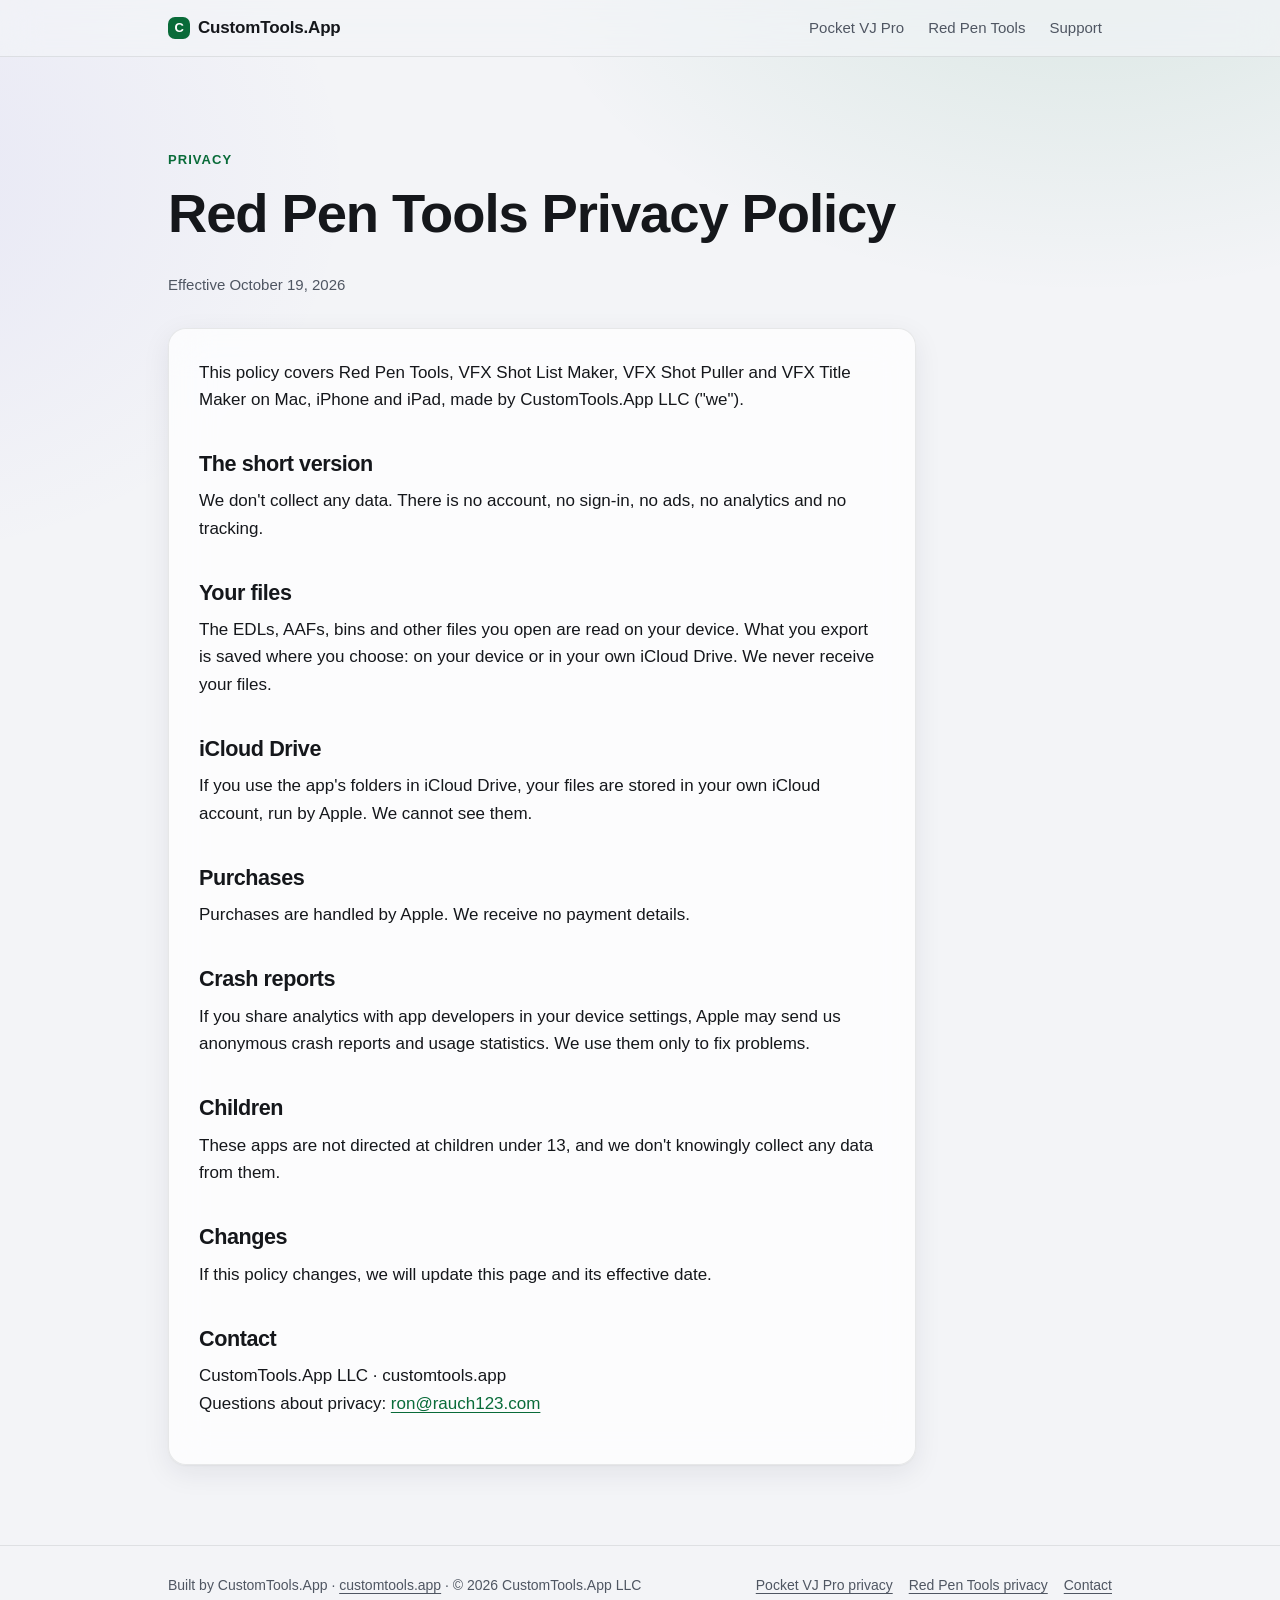
==== privacy/index.html @ 12ca4be8 "Own site at redpentools.customtools.app (content moved from apps.customtools.app/red-pen-tools) Co-A" ====
<!doctype html>
<html lang="en">
<head>
<meta charset="utf-8">
<meta name="viewport" content="width=device-width, initial-scale=1, viewport-fit=cover">
<title>Red Pen Tools Privacy Policy</title>
<meta name="description" content="Red Pen Tools collects no data. Your files stay on your device or in your own iCloud Drive.">
<link rel="canonical" href="https://redpentools.customtools.app/privacy/">
<meta name="theme-color" content="#f3f4f7" media="(prefers-color-scheme: light)">
<meta name="theme-color" content="#0b0c10" media="(prefers-color-scheme: dark)">
<meta property="og:title" content="Red Pen Tools Privacy Policy">
<meta property="og:description" content="Red Pen Tools collects no data. Your files stay on your device or in your own iCloud Drive.">
<meta property="og:url" content="https://redpentools.customtools.app/privacy/">
<meta property="og:type" content="website">
<link rel="icon" href="../assets/favicon.svg" type="image/svg+xml">
<link rel="stylesheet" href="../assets/site.css">
</head>
<body>
<header class="site-header">
  <div class="wrap">
    <a class="brand" href="https://apps.customtools.app/"><span class="brand-mark" aria-hidden="true">C</span>CustomTools.App</a>
    <nav class="site-nav" aria-label="Main">
      <a href="https://pocketvjpro.customtools.app/">Pocket VJ Pro</a>
      <a href="https://redpentools.customtools.app/">Red Pen Tools</a>
      <a href="https://apps.customtools.app/live-animation-studio/">Support</a>
    </nav>
  </div>
</header>
<main>

<section class="hero" style="padding-bottom:16px">
  <div class="wrap">
    <span class="eyebrow">Privacy</span>
    <h1>Red Pen Tools Privacy Policy</h1>
    <p class="meta">Effective October 19, 2026</p>
  </div>
</section>
<section style="padding-top:0">
  <div class="wrap">
    <div class="panel prose">
<p>This policy covers Red Pen Tools, VFX Shot List Maker, VFX Shot Puller and VFX Title Maker on Mac, iPhone and iPad, made by CustomTools.App LLC ("we").</p>
<h2>The short version</h2>
<p>We don't collect any data. There is no account, no sign-in, no ads, no analytics and no tracking.</p>
<h2>Your files</h2>
<p>The EDLs, AAFs, bins and other files you open are read on your device. What you export is saved where you choose: on your device or in your own iCloud Drive. We never receive your files.</p>
<h2>iCloud Drive</h2>
<p>If you use the app's folders in iCloud Drive, your files are stored in your own iCloud account, run by Apple. We cannot see them.</p>
<h2>Purchases</h2>
<p>Purchases are handled by Apple. We receive no payment details.</p>
<h2>Crash reports</h2>
<p>If you share analytics with app developers in your device settings, Apple may send us anonymous crash reports and usage statistics. We use them only to fix problems.</p>
<h2>Children</h2>
<p>These apps are not directed at children under 13, and we don't knowingly collect any data from them.</p>
<h2>Changes</h2>
<p>If this policy changes, we will update this page and its effective date.</p>
<h2>Contact</h2>
<p>CustomTools.App LLC · customtools.app<br>
Questions about privacy: <a href="mailto:ron@rauch123.com">ron@rauch123.com</a></p>
    </div>
  </div>
</section>

</main>
<footer class="site-footer">
  <div class="wrap">
    <p style="margin:0">Built by CustomTools.App · <a href="https://customtools.app/">customtools.app</a> · © 2026 CustomTools.App LLC</p>
    <nav class="footer-links" aria-label="Footer">
      <a href="https://pocketvjpro.customtools.app/privacy/">Pocket VJ Pro privacy</a>
      <a href="https://redpentools.customtools.app/privacy/">Red Pen Tools privacy</a>
      <a href="mailto:ron@rauch123.com">Contact</a>
    </nav>
  </div>
</footer>
</body>
</html>
---- assets/site.css ----
/* CustomTools.App site styles. One accent, glass surfaces, light and dark aware. */

:root {
  --bg: #f3f4f7;
  --bg-glow-1: rgba(14, 122, 67, 0.12);
  --bg-glow-2: rgba(90, 80, 220, 0.08);
  --surface: rgba(255, 255, 255, 0.72);
  --surface-strong: rgba(255, 255, 255, 0.9);
  --border: rgba(20, 22, 26, 0.09);
  --text: #15171b;
  --muted: #4f5662;
  --accent: #096b39;
  --accent-ink: #ffffff;
  --accent-soft: rgba(9, 107, 57, 0.1);
  --shadow: 0 1px 2px rgba(0, 0, 0, 0.04), 0 8px 28px rgba(20, 30, 50, 0.08);
  --radius: 18px;
  --radius-sm: 12px;
  color-scheme: light dark;
}

@media (prefers-color-scheme: dark) {
  :root {
    --bg: #0b0c10;
    --bg-glow-1: rgba(61, 220, 132, 0.1);
    --bg-glow-2: rgba(110, 90, 255, 0.1);
    --surface: rgba(255, 255, 255, 0.055);
    --surface-strong: rgba(255, 255, 255, 0.09);
    --border: rgba(255, 255, 255, 0.1);
    --text: #eef0f4;
    --muted: #a6adb9;
    --accent: #3ddc84;
    --accent-ink: #052012;
    --accent-soft: rgba(61, 220, 132, 0.12);
    --shadow: 0 1px 2px rgba(0, 0, 0, 0.3), 0 12px 36px rgba(0, 0, 0, 0.35);
  }
}

*, *::before, *::after { box-sizing: border-box; }

html { -webkit-text-size-adjust: 100%; }

body {
  margin: 0;
  min-height: 100vh;
  background:
    radial-gradient(60rem 40rem at 85% -10%, var(--bg-glow-1), transparent 60%),
    radial-gradient(50rem 40rem at -10% 20%, var(--bg-glow-2), transparent 60%),
    var(--bg);
  background-attachment: fixed;
  color: var(--text);
  font: 17px/1.6 -apple-system, BlinkMacSystemFont, "SF Pro Text", "Segoe UI", Roboto, "Helvetica Neue", Arial, sans-serif;
  -webkit-font-smoothing: antialiased;
  overflow-x: hidden;
  display: flex;
  flex-direction: column;
}

main { flex: 1; }

img { max-width: 100%; height: auto; display: block; }

a { color: var(--accent); text-underline-offset: 3px; }
a:hover { text-decoration-thickness: 2px; }

a:focus-visible, summary:focus-visible, .btn:focus-visible {
  outline: 3px solid var(--accent);
  outline-offset: 3px;
  border-radius: 8px;
}

.wrap {
  width: 100%;
  max-width: 1000px;
  margin: 0 auto;
  padding: 0 16px;
}

@media (min-width: 720px) { .wrap { padding: 0 28px; } }

/* Header */
.site-header {
  position: sticky;
  top: 0;
  z-index: 10;
  background: color-mix(in srgb, var(--bg) 70%, transparent);
  -webkit-backdrop-filter: blur(18px) saturate(150%);
  backdrop-filter: blur(18px) saturate(150%);
  border-bottom: 1px solid var(--border);
}

.site-header .wrap {
  display: flex;
  align-items: center;
  justify-content: space-between;
  gap: 12px;
  min-height: 56px;
  flex-wrap: wrap;
}

.brand {
  font-weight: 700;
  letter-spacing: -0.01em;
  color: var(--text);
  text-decoration: none;
  display: inline-flex;
  align-items: center;
  gap: 8px;
}

.brand-mark {
  width: 22px;
  height: 22px;
  border-radius: 7px;
  background: var(--accent);
  display: inline-grid;
  place-items: center;
  color: var(--accent-ink);
  font-size: 13px;
  font-weight: 800;
}

.site-nav { display: flex; gap: 4px; flex-wrap: wrap; }

.site-nav a {
  color: var(--muted);
  text-decoration: none;
  font-size: 15px;
  padding: 6px 10px;
  border-radius: 999px;
}

.site-nav a:hover, .site-nav a[aria-current="page"] {
  color: var(--text);
  background: var(--surface-strong);
}

/* Type */
h1, h2, h3 { line-height: 1.15; letter-spacing: -0.02em; margin: 0 0 0.5em; }
h1 { font-size: clamp(2.1rem, 6vw, 3.4rem); font-weight: 800; }
h2 { font-size: clamp(1.5rem, 3.6vw, 2rem); font-weight: 750; margin-top: 0; }
h3 { font-size: 1.12rem; font-weight: 700; }
p { margin: 0 0 1em; }

.eyebrow {
  display: inline-block;
  font-size: 13px;
  font-weight: 650;
  letter-spacing: 0.08em;
  text-transform: uppercase;
  color: var(--accent);
  margin-bottom: 12px;
}

.lede { font-size: clamp(1.1rem, 2.4vw, 1.3rem); color: var(--muted); max-width: 40em; }
.muted { color: var(--muted); }
.small { font-size: 15px; }

/* Sections */
.hero { padding: 56px 0 32px; }
@media (min-width: 720px) { .hero { padding: 88px 0 48px; } }

section { padding: 28px 0; }
@media (min-width: 720px) { section { padding: 40px 0; } }

/* Glass surfaces */
.card, .panel {
  background: var(--surface);
  border: 1px solid var(--border);
  border-radius: var(--radius);
  box-shadow: var(--shadow);
  -webkit-backdrop-filter: blur(20px) saturate(140%);
  backdrop-filter: blur(20px) saturate(140%);
}

.panel { padding: 22px; }
@media (min-width: 720px) { .panel { padding: 30px; } }

.grid {
  display: grid;
  gap: 16px;
  grid-template-columns: repeat(auto-fit, minmax(min(100%, 240px), 1fr));
}

.grid-2 {
  display: grid;
  gap: 16px;
  grid-template-columns: repeat(auto-fit, minmax(min(100%, 320px), 1fr));
}

.card { padding: 20px; }
.card p:last-child { margin-bottom: 0; }

.card-link {
  display: flex;
  flex-direction: column;
  color: inherit;
  text-decoration: none;
  overflow: hidden;
  padding: 0;
  transition: transform 0.2s ease, border-color 0.2s ease;
}

.card-link:hover { transform: translateY(-2px); border-color: color-mix(in srgb, var(--accent) 45%, var(--border)); }

.card-link .card-media {
  aspect-ratio: 16 / 9;
  overflow: hidden;
  background: #000;
}

.card-link .card-media img { width: 100%; height: 100%; object-fit: cover; }

.card-link .card-body { padding: 20px; }
.card-link .more { color: var(--accent); font-weight: 650; font-size: 15px; }

.card-media.rpt {
  display: grid;
  place-items: center;
  background:
    linear-gradient(135deg, #1b2440, #0f1424);
  color: #f2f4f8;
}

.rpt-glyph {
  font: 700 15px/1.4 ui-monospace, "SF Mono", Menlo, monospace;
  text-align: left;
  padding: 16px;
  opacity: 0.92;
}

.rpt-glyph .hl { color: #ff5c5c; }

/* Buttons */
.actions { display: flex; flex-wrap: wrap; gap: 10px; margin-top: 22px; align-items: center; }

.btn {
  display: inline-flex;
  align-items: center;
  justify-content: center;
  gap: 8px;
  min-height: 46px;
  padding: 0 20px;
  border-radius: 999px;
  font-weight: 650;
  font-size: 16px;
  text-decoration: none;
  border: 1px solid transparent;
}

.btn-primary { background: var(--accent); color: var(--accent-ink); }
.btn-primary:hover { filter: brightness(1.06); }

.btn-ghost {
  background: var(--surface-strong);
  border-color: var(--border);
  color: var(--text);
}

.badge-soon {
  display: inline-flex;
  align-items: center;
  min-height: 46px;
  padding: 0 18px;
  border-radius: 999px;
  border: 1px dashed var(--border);
  color: var(--muted);
  font-size: 15px;
}

.pill {
  display: inline-block;
  font-size: 13px;
  font-weight: 650;
  padding: 3px 10px;
  border-radius: 999px;
  background: var(--accent-soft);
  color: var(--accent);
  margin-bottom: 10px;
}

/* Device frames */
.phones {
  display: grid;
  grid-template-columns: repeat(3, 1fr);
  gap: clamp(10px, 3vw, 28px);
  max-width: 760px;
  margin: 8px auto 0;
}

.phone {
  border-radius: clamp(18px, 4vw, 38px);
  padding: clamp(4px, 0.8vw, 8px);
  background: linear-gradient(160deg, #3a3d45, #121317);
  box-shadow: var(--shadow);
}

.phone:nth-child(2) { transform: translateY(-14px); }

.phone img {
  border-radius: clamp(14px, 3.4vw, 31px);
  width: 100%;
  aspect-ratio: 1320 / 2868;
  object-fit: cover;
  background: #000;
}

.tablet {
  border-radius: 28px;
  padding: 10px;
  background: linear-gradient(160deg, #3a3d45, #121317);
  box-shadow: var(--shadow);
  max-width: 520px;
  margin: 0 auto;
}

.tablet img { border-radius: 20px; width: 100%; aspect-ratio: 840 / 1120; object-fit: cover; }

.split {
  display: grid;
  gap: 28px;
  align-items: center;
  grid-template-columns: 1fr;
}

@media (min-width: 820px) { .split { grid-template-columns: 1.1fr 1fr; } }

/* Lists */
.check-list { list-style: none; padding: 0; margin: 0; display: grid; gap: 12px; }
.check-list li { padding-left: 30px; position: relative; }
.check-list li::before {
  content: "";
  position: absolute;
  left: 4px;
  top: 0.55em;
  width: 12px;
  height: 7px;
  border-left: 2.5px solid var(--accent);
  border-bottom: 2.5px solid var(--accent);
  transform: rotate(-45deg);
}

.steps { counter-reset: step; list-style: none; padding: 0; margin: 0; display: grid; gap: 14px; }
.steps li { counter-increment: step; padding-left: 44px; position: relative; }
.steps li::before {
  content: counter(step);
  position: absolute;
  left: 0;
  top: 0;
  width: 30px;
  height: 30px;
  border-radius: 10px;
  background: var(--accent-soft);
  color: var(--accent);
  font-weight: 750;
  display: grid;
  place-items: center;
  font-size: 15px;
}

/* FAQ */
.faq { display: grid; gap: 10px; }

.faq details {
  background: var(--surface);
  border: 1px solid var(--border);
  border-radius: var(--radius-sm);
  padding: 0 18px;
  -webkit-backdrop-filter: blur(16px);
  backdrop-filter: blur(16px);
}

.faq summary {
  cursor: pointer;
  list-style: none;
  font-weight: 650;
  padding: 16px 28px 16px 0;
  position: relative;
}

.faq summary::-webkit-details-marker { display: none; }

.faq summary::after {
  content: "+";
  position: absolute;
  right: 0;
  top: 50%;
  transform: translateY(-50%);
  color: var(--accent);
  font-size: 22px;
  font-weight: 500;
}

.faq details[open] summary::after { content: "\2212"; }
.faq details > div { padding: 0 0 16px; color: var(--muted); }
.faq details > div p:last-child { margin-bottom: 0; }

.notice {
  border-left: 3px solid var(--accent);
  padding: 14px 18px;
  background: var(--accent-soft);
  border-radius: 0 var(--radius-sm) var(--radius-sm) 0;
}

/* Long-form text (privacy, support) */
.prose { max-width: 44em; }
.prose h2 { font-size: 1.35rem; margin-top: 1.8em; }
.prose h2:first-child { margin-top: 0; }
.prose ul { padding-left: 1.2em; }
.prose li { margin-bottom: 0.4em; }
.prose strong { color: var(--text); }

.meta { color: var(--muted); font-size: 15px; }

/* Footer */
.site-footer {
  border-top: 1px solid var(--border);
  margin-top: 40px;
  padding: 28px 0 36px;
  color: var(--muted);
  font-size: 14px;
}

.site-footer .wrap { display: flex; flex-wrap: wrap; gap: 10px 24px; justify-content: space-between; }
.site-footer a { color: var(--muted); }
.footer-links { display: flex; flex-wrap: wrap; gap: 6px 16px; }

@media (prefers-reduced-motion: reduce) {
  .card-link { transition: none; }
  .card-link:hover { transform: none; }
}

/* App title block (product pages) */
.app-title { display: flex; align-items: center; gap: 14px; margin-bottom: 22px; }
.app-title .app-icon {
  width: 56px;
  height: 56px;
  border-radius: 14px;
  object-fit: cover;
  object-position: center 45%;
  border: 1px solid var(--border);
  box-shadow: var(--shadow);
}
.app-title strong { display: block; font-size: 1.2rem; letter-spacing: -0.01em; }
.app-title span { display: block; color: var(--muted); font-size: 15px; }
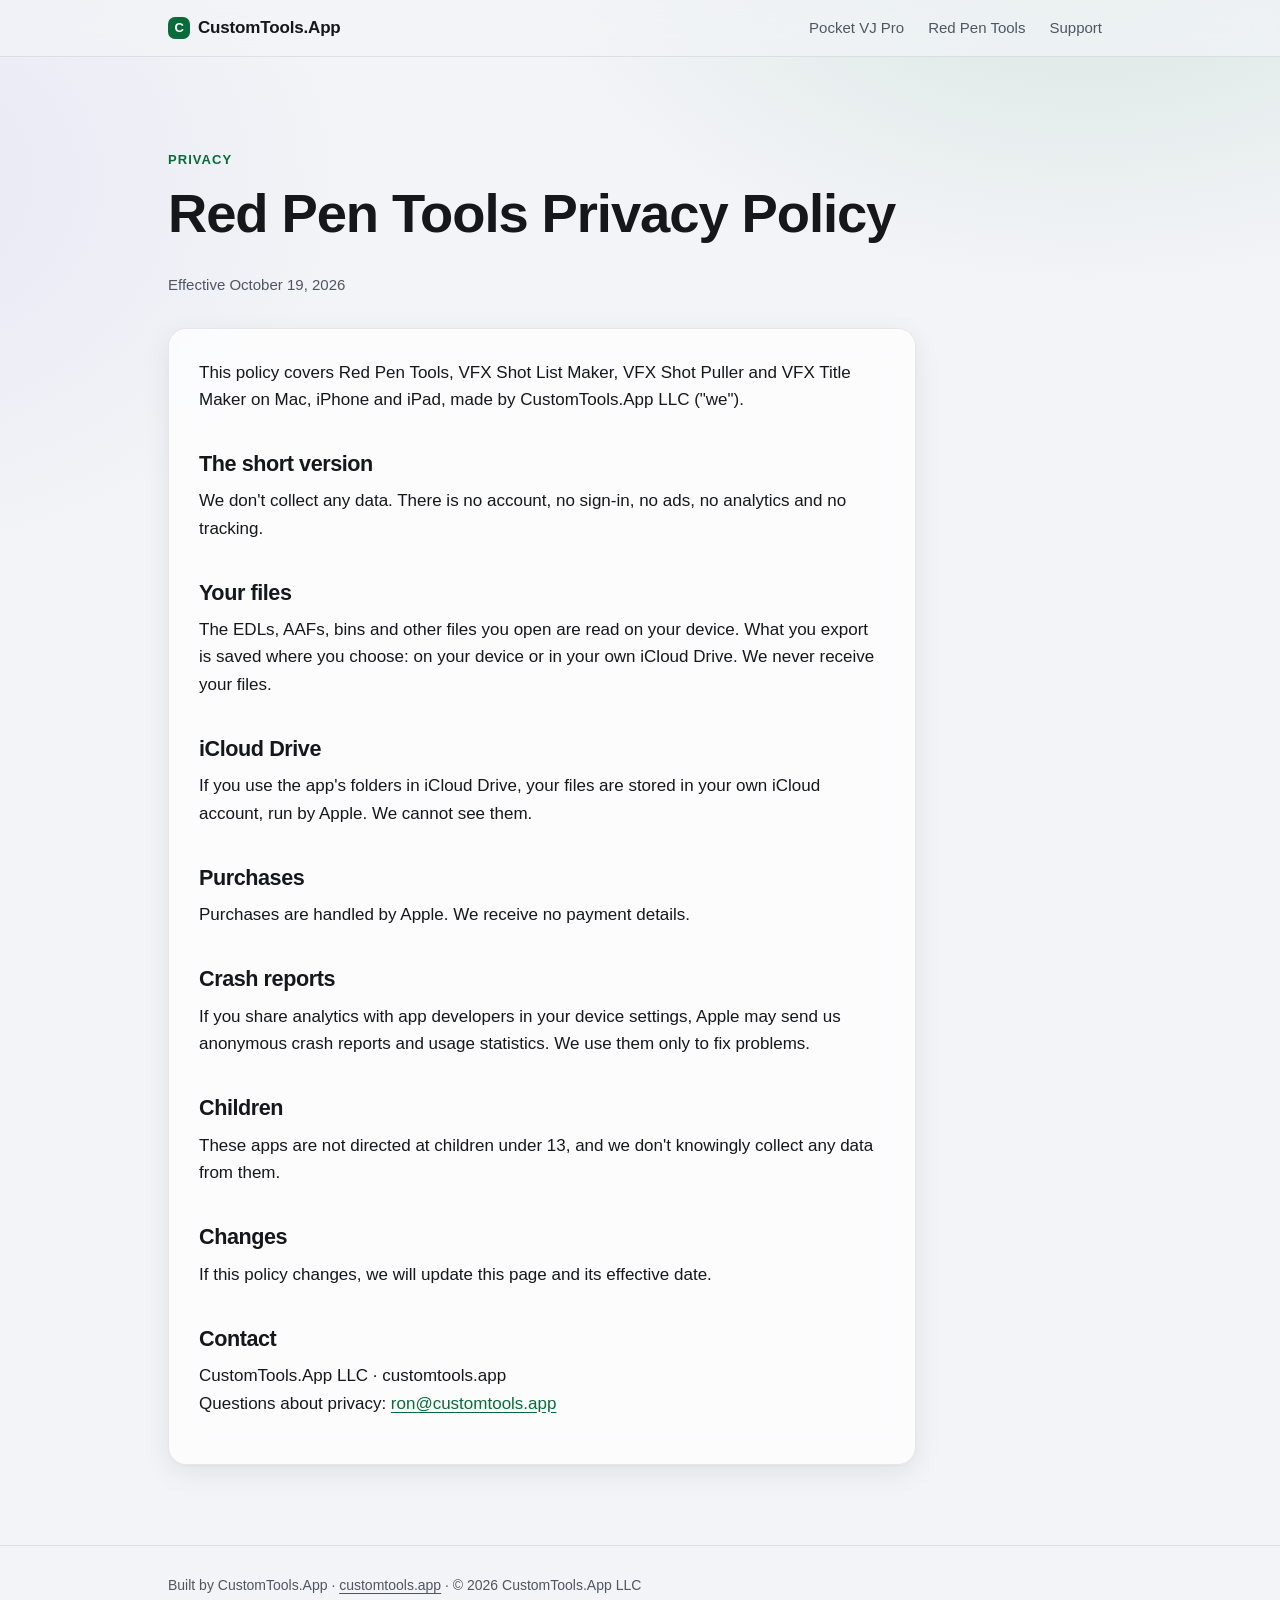
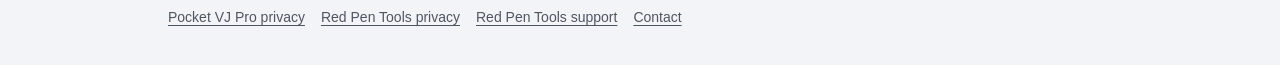
==== commit 84b8a9a4: "Add /support/ page with sample files; contact email to ron@customtools.app - New support page: get h" ====
--- a/privacy/index.html
+++ b/privacy/index.html
@@ -12,7 +12,7 @@
 <meta property="og:description" content="Red Pen Tools collects no data. Your files stay on your device or in your own iCloud Drive.">
 <meta property="og:url" content="https://redpentools.customtools.app/privacy/">
 <meta property="og:type" content="website">
-<link rel="icon" href="../assets/favicon.svg" type="image/svg+xml">
+<link rel="icon" href="../assets/img/rpt-pen-256.png" type="image/png">
 <link rel="stylesheet" href="../assets/site.css">
 </head>
 <body>
@@ -55,7 +55,7 @@
 <p>If this policy changes, we will update this page and its effective date.</p>
 <h2>Contact</h2>
 <p>CustomTools.App LLC · customtools.app<br>
-Questions about privacy: <a href="mailto:ron@rauch123.com">ron@rauch123.com</a></p>
+Questions about privacy: <a href="mailto:ron@customtools.app">ron@customtools.app</a></p>
     </div>
   </div>
 </section>
@@ -67,7 +67,8 @@
     <nav class="footer-links" aria-label="Footer">
       <a href="https://pocketvjpro.customtools.app/privacy/">Pocket VJ Pro privacy</a>
       <a href="https://redpentools.customtools.app/privacy/">Red Pen Tools privacy</a>
-      <a href="mailto:ron@rauch123.com">Contact</a>
+      <a href="https://redpentools.customtools.app/support/">Red Pen Tools support</a>
+      <a href="mailto:ron@customtools.app">Contact</a>
     </nav>
   </div>
 </footer>
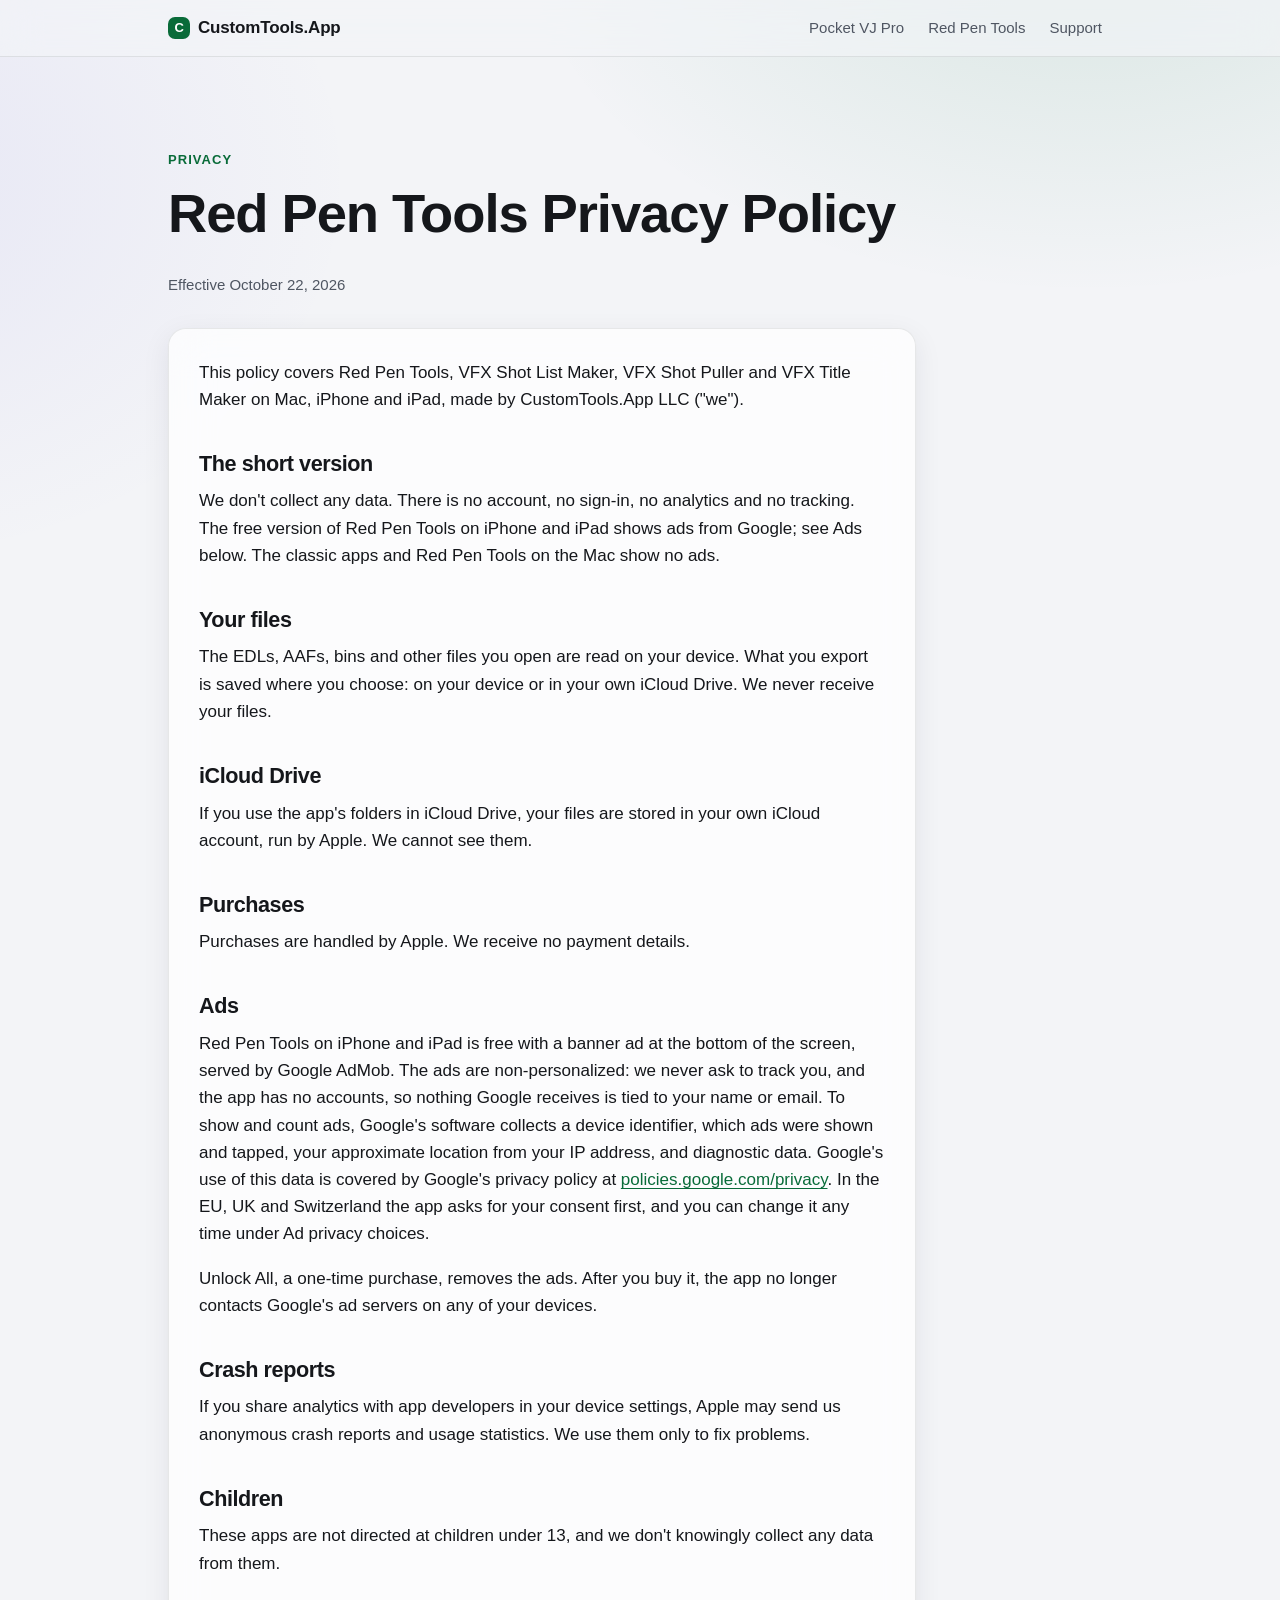
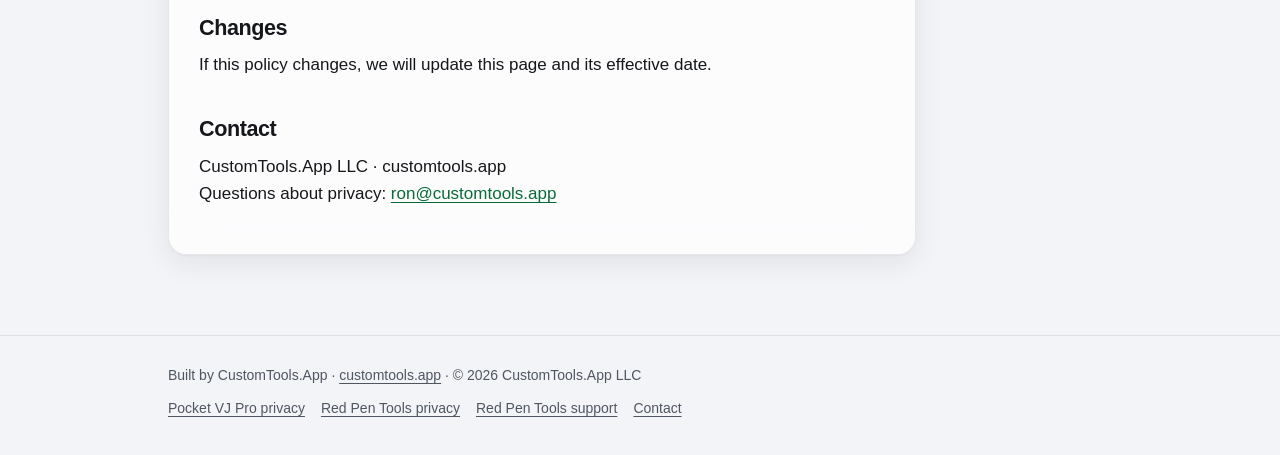
==== commit 22dd2e71: "Privacy: Ads section for Red Pen Tools' free tier (Google AdMob, non-personalized); app-ads.txt; Sup" ====
--- a/privacy/index.html
+++ b/privacy/index.html
@@ -4,12 +4,12 @@
 <meta charset="utf-8">
 <meta name="viewport" content="width=device-width, initial-scale=1, viewport-fit=cover">
 <title>Red Pen Tools Privacy Policy</title>
-<meta name="description" content="Red Pen Tools collects no data. Your files stay on your device or in your own iCloud Drive.">
+<meta name="description" content="We collect no data. Your files stay on your device or in your own iCloud Drive. The free version of Red Pen Tools on iPhone and iPad shows non-personalized ads from Google.">
 <link rel="canonical" href="https://redpentools.customtools.app/privacy/">
 <meta name="theme-color" content="#f3f4f7" media="(prefers-color-scheme: light)">
 <meta name="theme-color" content="#0b0c10" media="(prefers-color-scheme: dark)">
 <meta property="og:title" content="Red Pen Tools Privacy Policy">
-<meta property="og:description" content="Red Pen Tools collects no data. Your files stay on your device or in your own iCloud Drive.">
+<meta property="og:description" content="We collect no data. Your files stay on your device or in your own iCloud Drive. The free version of Red Pen Tools on iPhone and iPad shows non-personalized ads from Google.">
 <meta property="og:url" content="https://redpentools.customtools.app/privacy/">
 <meta property="og:type" content="website">
 <link rel="icon" href="../assets/img/rpt-pen-256.png" type="image/png">
@@ -22,7 +22,7 @@
     <nav class="site-nav" aria-label="Main">
       <a href="https://pocketvjpro.customtools.app/">Pocket VJ Pro</a>
       <a href="https://redpentools.customtools.app/">Red Pen Tools</a>
-      <a href="https://apps.customtools.app/live-animation-studio/">Support</a>
+      <a href="/support/">Support</a>
     </nav>
   </div>
 </header>
@@ -32,7 +32,7 @@
   <div class="wrap">
     <span class="eyebrow">Privacy</span>
     <h1>Red Pen Tools Privacy Policy</h1>
-    <p class="meta">Effective October 19, 2026</p>
+    <p class="meta">Effective October 22, 2026</p>
   </div>
 </section>
 <section style="padding-top:0">
@@ -40,13 +40,16 @@
     <div class="panel prose">
 <p>This policy covers Red Pen Tools, VFX Shot List Maker, VFX Shot Puller and VFX Title Maker on Mac, iPhone and iPad, made by CustomTools.App LLC ("we").</p>
 <h2>The short version</h2>
-<p>We don't collect any data. There is no account, no sign-in, no ads, no analytics and no tracking.</p>
+<p>We don't collect any data. There is no account, no sign-in, no analytics and no tracking. The free version of Red Pen Tools on iPhone and iPad shows ads from Google; see Ads below. The classic apps and Red Pen Tools on the Mac show no ads.</p>
 <h2>Your files</h2>
 <p>The EDLs, AAFs, bins and other files you open are read on your device. What you export is saved where you choose: on your device or in your own iCloud Drive. We never receive your files.</p>
 <h2>iCloud Drive</h2>
 <p>If you use the app's folders in iCloud Drive, your files are stored in your own iCloud account, run by Apple. We cannot see them.</p>
 <h2>Purchases</h2>
 <p>Purchases are handled by Apple. We receive no payment details.</p>
+<h2>Ads</h2>
+<p>Red Pen Tools on iPhone and iPad is free with a banner ad at the bottom of the screen, served by Google AdMob. The ads are non-personalized: we never ask to track you, and the app has no accounts, so nothing Google receives is tied to your name or email. To show and count ads, Google's software collects a device identifier, which ads were shown and tapped, your approximate location from your IP address, and diagnostic data. Google's use of this data is covered by Google's privacy policy at <a href="https://policies.google.com/privacy">policies.google.com/privacy</a>. In the EU, UK and Switzerland the app asks for your consent first, and you can change it any time under Ad privacy choices.</p>
+<p>Unlock All, a one-time purchase, removes the ads. After you buy it, the app no longer contacts Google's ad servers on any of your devices.</p>
 <h2>Crash reports</h2>
 <p>If you share analytics with app developers in your device settings, Apple may send us anonymous crash reports and usage statistics. We use them only to fix problems.</p>
 <h2>Children</h2>
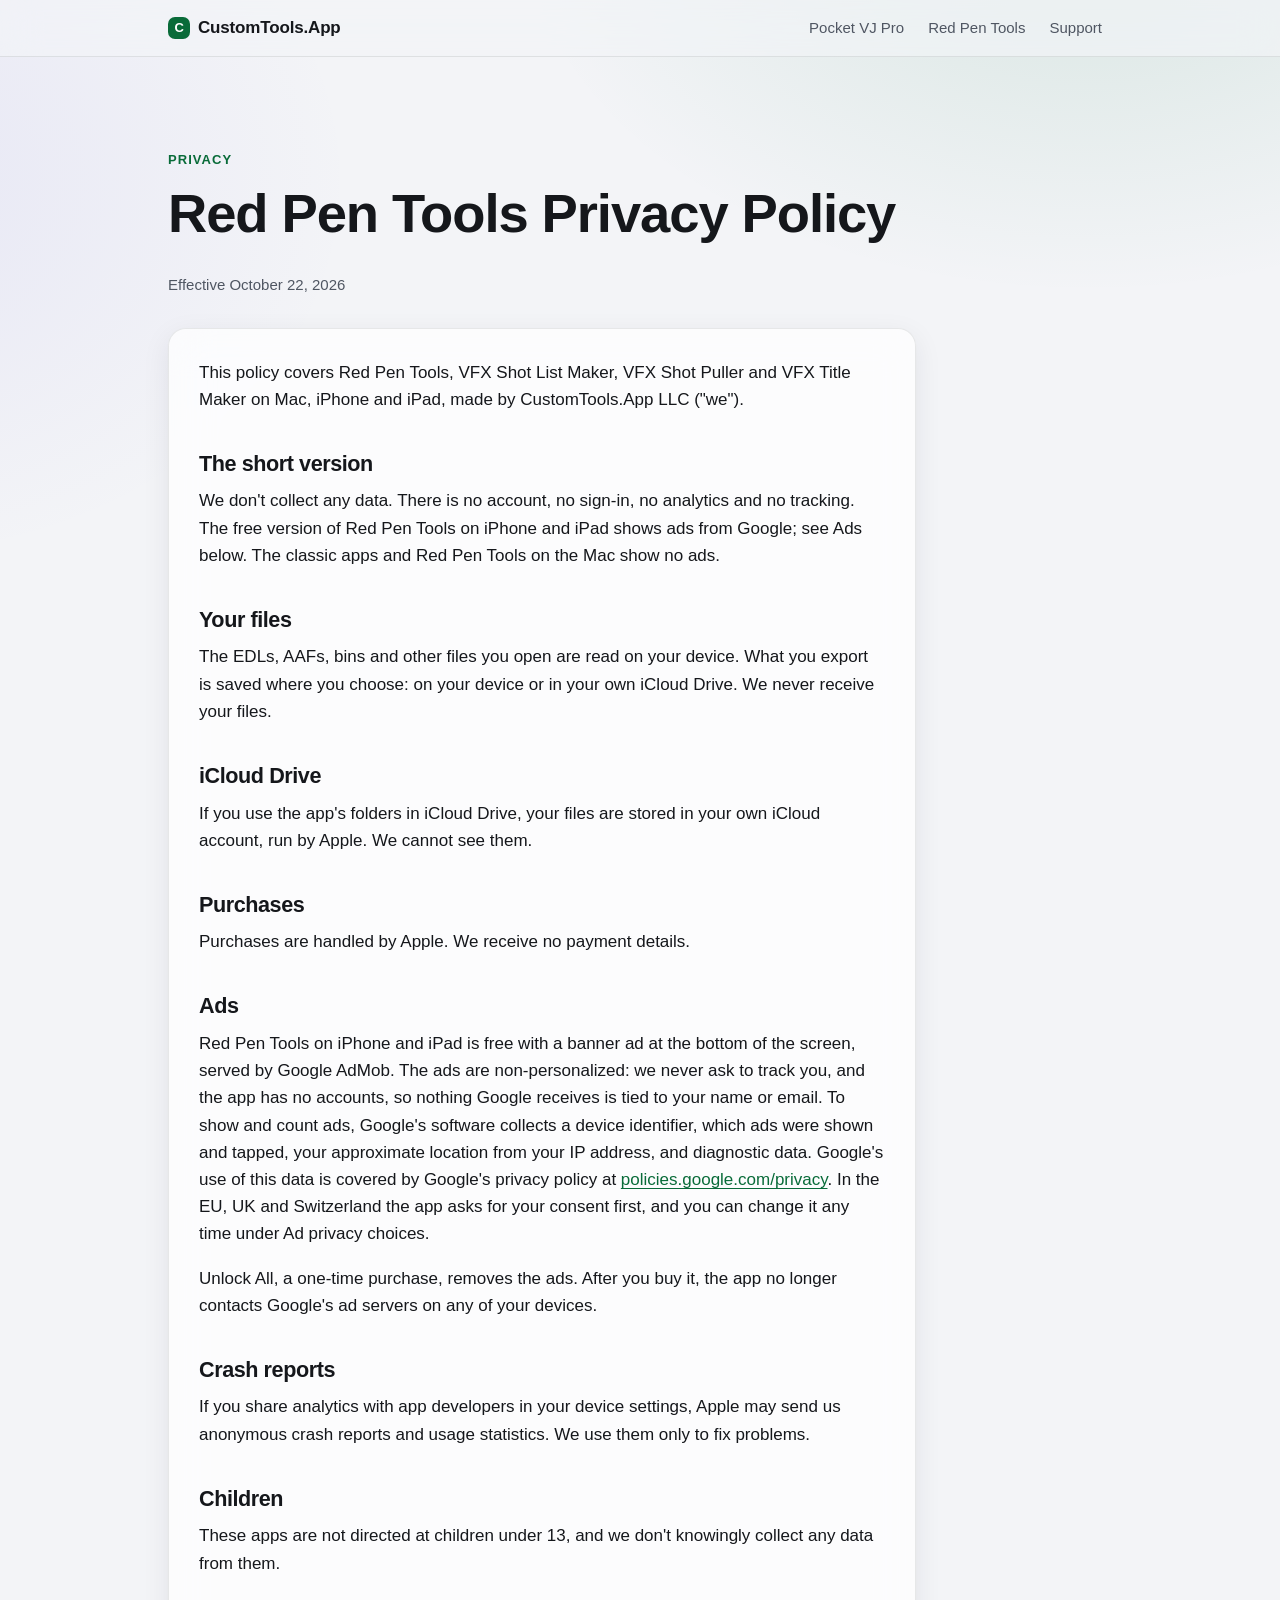
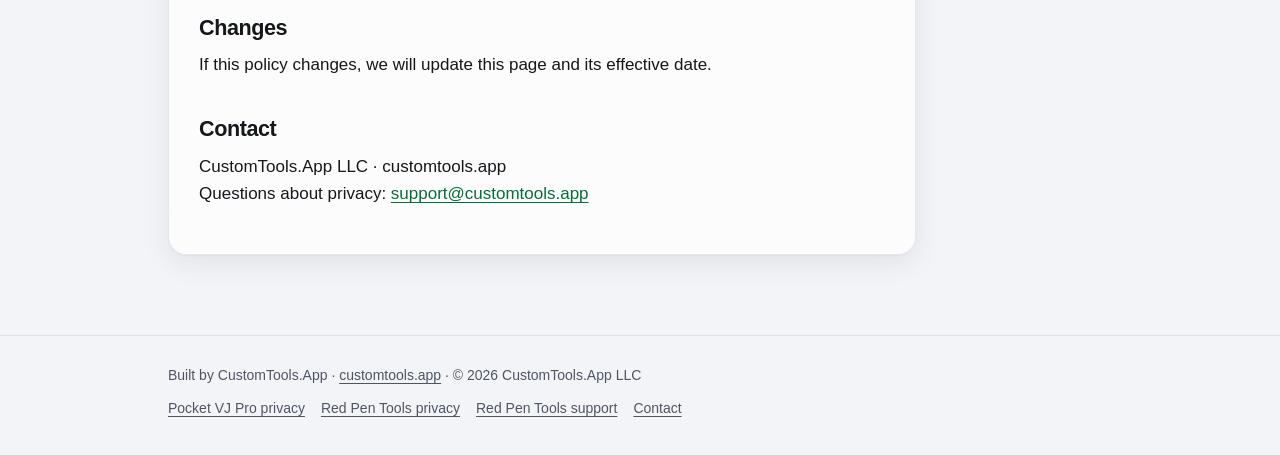
==== commit 4ef7aad1: "Red Pen Tools is out for Mac: Mac App Store badges for all four apps; contact support@customtools.ap" ====
--- a/privacy/index.html
+++ b/privacy/index.html
@@ -58,7 +58,7 @@
 <p>If this policy changes, we will update this page and its effective date.</p>
 <h2>Contact</h2>
 <p>CustomTools.App LLC · customtools.app<br>
-Questions about privacy: <a href="mailto:ron@customtools.app">ron@customtools.app</a></p>
+Questions about privacy: <a href="mailto:support@customtools.app">support@customtools.app</a></p>
     </div>
   </div>
 </section>
@@ -71,7 +71,7 @@
       <a href="https://pocketvjpro.customtools.app/privacy/">Pocket VJ Pro privacy</a>
       <a href="https://redpentools.customtools.app/privacy/">Red Pen Tools privacy</a>
       <a href="https://redpentools.customtools.app/support/">Red Pen Tools support</a>
-      <a href="mailto:ron@customtools.app">Contact</a>
+      <a href="mailto:support@customtools.app">Contact</a>
     </nav>
   </div>
 </footer>
--- a/assets/site.css
+++ b/assets/site.css
@@ -442,3 +442,11 @@
 }
 .app-title strong { display: block; font-size: 1.2rem; letter-spacing: -0.01em; }
 .app-title span { display: block; color: var(--muted); font-size: 15px; }
+
+/* Official Apple "Download on the Mac App Store" badge: black on light, white on dark (via <picture>) */
+.store-badge{display:inline-block;line-height:0;border-radius:8px}
+.store-badge img{height:40px;width:auto;display:block}
+.store-badge-row{display:flex;flex-wrap:wrap;align-items:center;gap:12px;margin-top:12px}
+.card .store-badge{margin-top:12px}
+.store-list .store-badge{vertical-align:middle;margin-left:6px}
+.store-list .store-badge img{height:32px}
